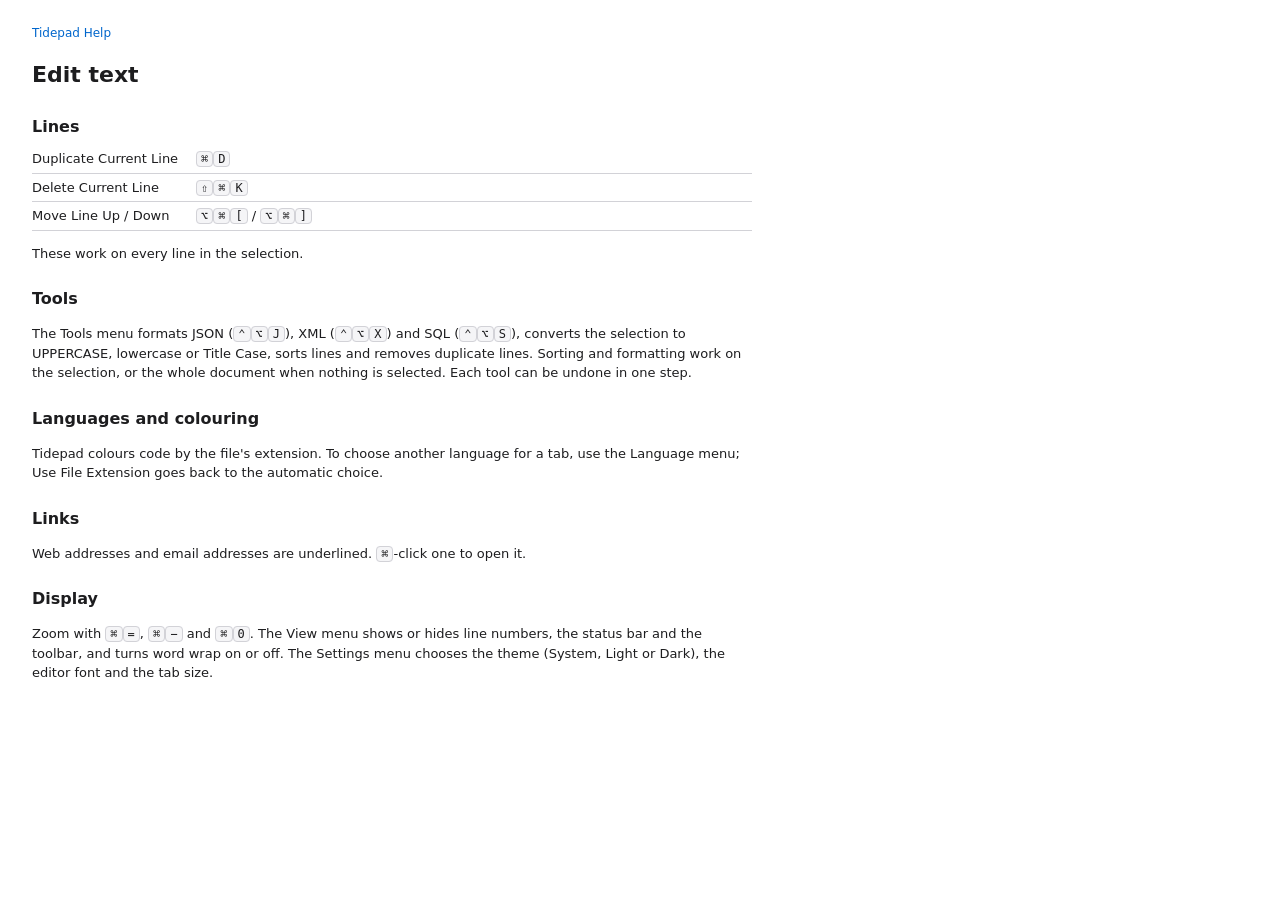
==== Tidepad/Tidepad.help/Contents/Resources/en.lproj/editing.html @ 980b91e9 "Add Help, terminal VoiceOver, printing and Notepad++ toolbar and tab bar buttons - Tidepad Help: an " ====
<!DOCTYPE html>
<html lang="en">
<head>
<meta charset="utf-8">
<meta name="description" content="Line tools, formatting, case, sorting, languages, links and display settings.">
<title>Edit text</title>
<link rel="stylesheet" href="style.css">
</head>
<body>
<a name="editing"></a>
<nav><a href="index.html">Tidepad Help</a></nav>
<h1>Edit text</h1>
<h2>Lines</h2>
<table>
<tr><td>Duplicate Current Line</td><td><kbd>⌘</kbd><kbd>D</kbd></td></tr>
<tr><td>Delete Current Line</td><td><kbd>⇧</kbd><kbd>⌘</kbd><kbd>K</kbd></td></tr>
<tr><td>Move Line Up / Down</td><td><kbd>⌥</kbd><kbd>⌘</kbd><kbd>[</kbd> / <kbd>⌥</kbd><kbd>⌘</kbd><kbd>]</kbd></td></tr>
</table>
<p>These work on every line in the selection.</p>
<h2>Tools</h2>
<p>The Tools menu formats JSON (<kbd>⌃</kbd><kbd>⌥</kbd><kbd>J</kbd>), XML (<kbd>⌃</kbd><kbd>⌥</kbd><kbd>X</kbd>) and SQL (<kbd>⌃</kbd><kbd>⌥</kbd><kbd>S</kbd>), converts the selection to UPPERCASE, lowercase or Title Case, sorts lines and removes duplicate lines. Sorting and formatting work on the selection, or the whole document when nothing is selected. Each tool can be undone in one step.</p>
<h2>Languages and colouring</h2>
<p>Tidepad colours code by the file's extension. To choose another language for a tab, use the Language menu; Use File Extension goes back to the automatic choice.</p>
<h2>Links</h2>
<p>Web addresses and email addresses are underlined. <kbd>⌘</kbd>-click one to open it.</p>
<h2>Display</h2>
<p>Zoom with <kbd>⌘</kbd><kbd>=</kbd>, <kbd>⌘</kbd><kbd>−</kbd> and <kbd>⌘</kbd><kbd>0</kbd>. The View menu shows or hides line numbers, the status bar and the toolbar, and turns word wrap on or off. The Settings menu chooses the theme (System, Light or Dark), the editor font and the tab size.</p>
</body>
</html>
---- Tidepad/Tidepad.help/Contents/Resources/en.lproj/style.css ----
:root { color-scheme: light dark; --text: #1d1d1f; --muted: #6e6e73; --line: #d2d2d7; --key-bg: #f5f5f7; --link: #0066cc; }
@media (prefers-color-scheme: dark) { :root { --text: #f5f5f7; --muted: #a1a1a6; --line: #424245; --key-bg: #2c2c2e; --link: #2997ff; } }
body { font: 13px/1.5 -apple-system, system-ui, sans-serif; color: var(--text); margin: 24px 32px; max-width: 720px; }
h1 { font-size: 22px; margin: 0 0 4px; }
h2 { font-size: 16px; margin: 24px 0 6px; }
p.lead { color: var(--muted); margin-top: 0; }
a { color: var(--link); text-decoration: none; }
a:hover { text-decoration: underline; }
ul.topics { list-style: none; padding: 0; }
ul.topics li { padding: 8px 0; border-bottom: 1px solid var(--line); }
ul.topics span { display: block; color: var(--muted); }
kbd { font: 12px ui-monospace, Menlo, monospace; background: var(--key-bg); border: 1px solid var(--line); border-radius: 4px; padding: 0 4px; }
code { font: 12px ui-monospace, Menlo, monospace; }
table { border-collapse: collapse; width: 100%; }
td { padding: 4px 8px 4px 0; border-bottom: 1px solid var(--line); vertical-align: top; }
td:first-child { white-space: nowrap; width: 12em; }
nav { margin-bottom: 16px; font-size: 12px; }
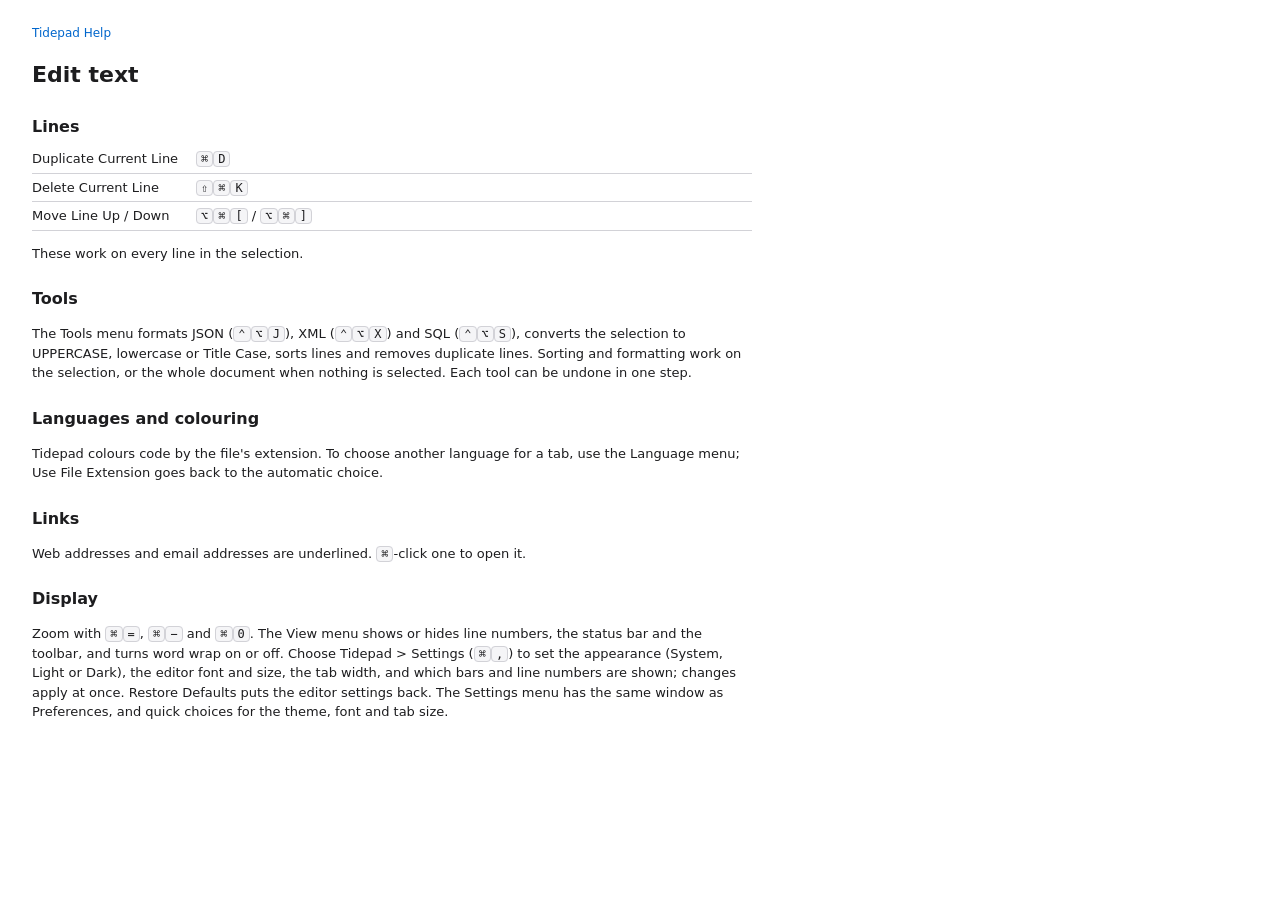
==== commit 38b57ed4: "Add the Preferences window Tidepad > Settings (Cmd-,) opens a SwiftUI Settings scene, the standard M" ====
--- a/Tidepad/Tidepad.help/Contents/Resources/en.lproj/editing.html
+++ b/Tidepad/Tidepad.help/Contents/Resources/en.lproj/editing.html
@@ -24,6 +24,6 @@
 <h2>Links</h2>
 <p>Web addresses and email addresses are underlined. <kbd>⌘</kbd>-click one to open it.</p>
 <h2>Display</h2>
-<p>Zoom with <kbd>⌘</kbd><kbd>=</kbd>, <kbd>⌘</kbd><kbd>−</kbd> and <kbd>⌘</kbd><kbd>0</kbd>. The View menu shows or hides line numbers, the status bar and the toolbar, and turns word wrap on or off. The Settings menu chooses the theme (System, Light or Dark), the editor font and the tab size.</p>
+<p>Zoom with <kbd>⌘</kbd><kbd>=</kbd>, <kbd>⌘</kbd><kbd>−</kbd> and <kbd>⌘</kbd><kbd>0</kbd>. The View menu shows or hides line numbers, the status bar and the toolbar, and turns word wrap on or off. Choose Tidepad &gt; Settings (<kbd>⌘</kbd><kbd>,</kbd>) to set the appearance (System, Light or Dark), the editor font and size, the tab width, and which bars and line numbers are shown; changes apply at once. Restore Defaults puts the editor settings back. The Settings menu has the same window as Preferences, and quick choices for the theme, font and tab size.</p>
 </body>
 </html>
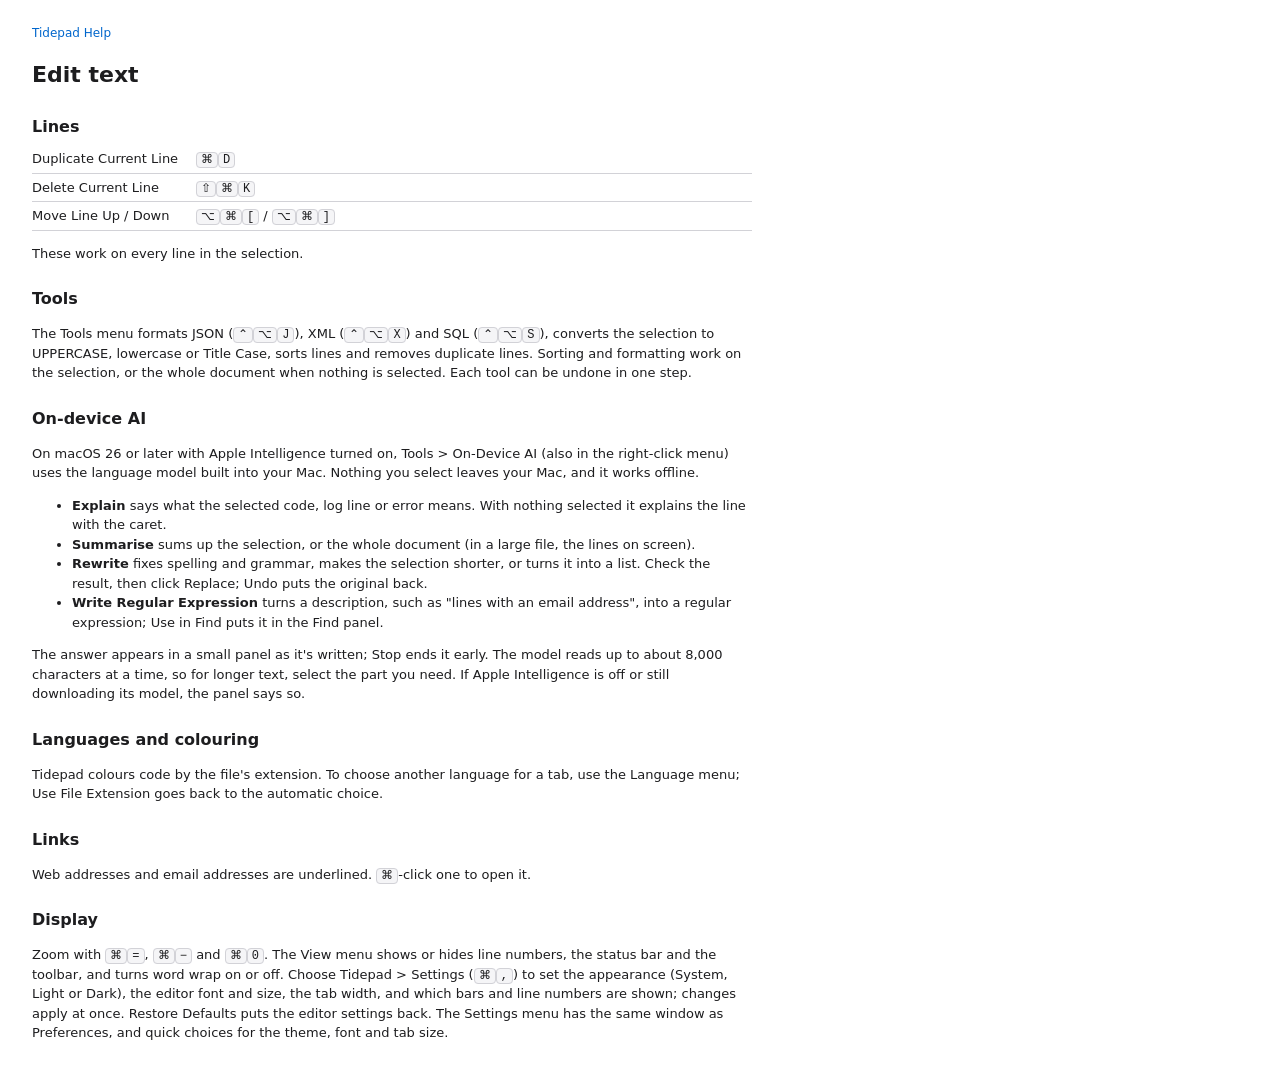
==== commit a130ea47: "On-device AI: Explain, Summarise, Rewrite, Write Regular Expression; Rule no. 2 Tools ▸ On-Device AI" ====
--- a/Tidepad/Tidepad.help/Contents/Resources/en.lproj/editing.html
+++ b/Tidepad/Tidepad.help/Contents/Resources/en.lproj/editing.html
@@ -19,6 +19,15 @@
 <p>These work on every line in the selection.</p>
 <h2>Tools</h2>
 <p>The Tools menu formats JSON (<kbd>⌃</kbd><kbd>⌥</kbd><kbd>J</kbd>), XML (<kbd>⌃</kbd><kbd>⌥</kbd><kbd>X</kbd>) and SQL (<kbd>⌃</kbd><kbd>⌥</kbd><kbd>S</kbd>), converts the selection to UPPERCASE, lowercase or Title Case, sorts lines and removes duplicate lines. Sorting and formatting work on the selection, or the whole document when nothing is selected. Each tool can be undone in one step.</p>
+<h2>On-device AI</h2>
+<p>On macOS 26 or later with Apple Intelligence turned on, Tools &gt; On-Device AI (also in the right-click menu) uses the language model built into your Mac. Nothing you select leaves your Mac, and it works offline.</p>
+<ul>
+<li><strong>Explain</strong> says what the selected code, log line or error means. With nothing selected it explains the line with the caret.</li>
+<li><strong>Summarise</strong> sums up the selection, or the whole document (in a large file, the lines on screen).</li>
+<li><strong>Rewrite</strong> fixes spelling and grammar, makes the selection shorter, or turns it into a list. Check the result, then click Replace; Undo puts the original back.</li>
+<li><strong>Write Regular Expression</strong> turns a description, such as "lines with an email address", into a regular expression; Use in Find puts it in the Find panel.</li>
+</ul>
+<p>The answer appears in a small panel as it's written; Stop ends it early. The model reads up to about 8,000 characters at a time, so for longer text, select the part you need. If Apple Intelligence is off or still downloading its model, the panel says so.</p>
 <h2>Languages and colouring</h2>
 <p>Tidepad colours code by the file's extension. To choose another language for a tab, use the Language menu; Use File Extension goes back to the automatic choice.</p>
 <h2>Links</h2>
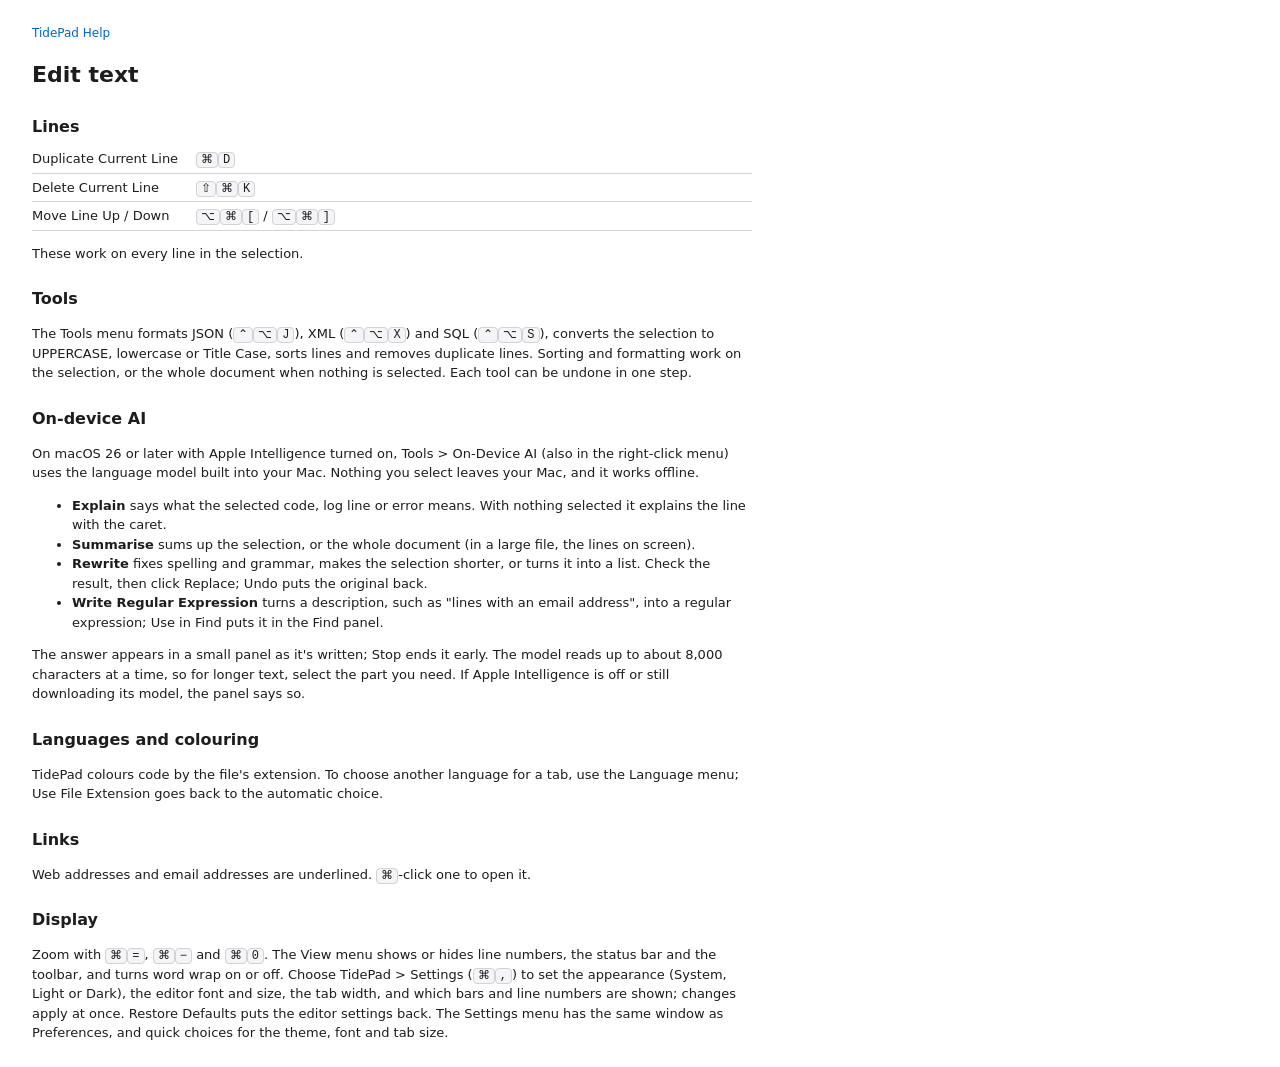
==== commit 79ea81d0: "Remove Claude Code; new About window; the product is called TidePad - Claude Code integration remove" ====
--- a/Tidepad/Tidepad.help/Contents/Resources/en.lproj/editing.html
+++ b/Tidepad/Tidepad.help/Contents/Resources/en.lproj/editing.html
@@ -8,7 +8,7 @@
 </head>
 <body>
 <a name="editing"></a>
-<nav><a href="index.html">Tidepad Help</a></nav>
+<nav><a href="index.html">TidePad Help</a></nav>
 <h1>Edit text</h1>
 <h2>Lines</h2>
 <table>
@@ -29,10 +29,10 @@
 </ul>
 <p>The answer appears in a small panel as it's written; Stop ends it early. The model reads up to about 8,000 characters at a time, so for longer text, select the part you need. If Apple Intelligence is off or still downloading its model, the panel says so.</p>
 <h2>Languages and colouring</h2>
-<p>Tidepad colours code by the file's extension. To choose another language for a tab, use the Language menu; Use File Extension goes back to the automatic choice.</p>
+<p>TidePad colours code by the file's extension. To choose another language for a tab, use the Language menu; Use File Extension goes back to the automatic choice.</p>
 <h2>Links</h2>
 <p>Web addresses and email addresses are underlined. <kbd>⌘</kbd>-click one to open it.</p>
 <h2>Display</h2>
-<p>Zoom with <kbd>⌘</kbd><kbd>=</kbd>, <kbd>⌘</kbd><kbd>−</kbd> and <kbd>⌘</kbd><kbd>0</kbd>. The View menu shows or hides line numbers, the status bar and the toolbar, and turns word wrap on or off. Choose Tidepad &gt; Settings (<kbd>⌘</kbd><kbd>,</kbd>) to set the appearance (System, Light or Dark), the editor font and size, the tab width, and which bars and line numbers are shown; changes apply at once. Restore Defaults puts the editor settings back. The Settings menu has the same window as Preferences, and quick choices for the theme, font and tab size.</p>
+<p>Zoom with <kbd>⌘</kbd><kbd>=</kbd>, <kbd>⌘</kbd><kbd>−</kbd> and <kbd>⌘</kbd><kbd>0</kbd>. The View menu shows or hides line numbers, the status bar and the toolbar, and turns word wrap on or off. Choose TidePad &gt; Settings (<kbd>⌘</kbd><kbd>,</kbd>) to set the appearance (System, Light or Dark), the editor font and size, the tab width, and which bars and line numbers are shown; changes apply at once. Restore Defaults puts the editor settings back. The Settings menu has the same window as Preferences, and quick choices for the theme, font and tab size.</p>
 </body>
 </html>
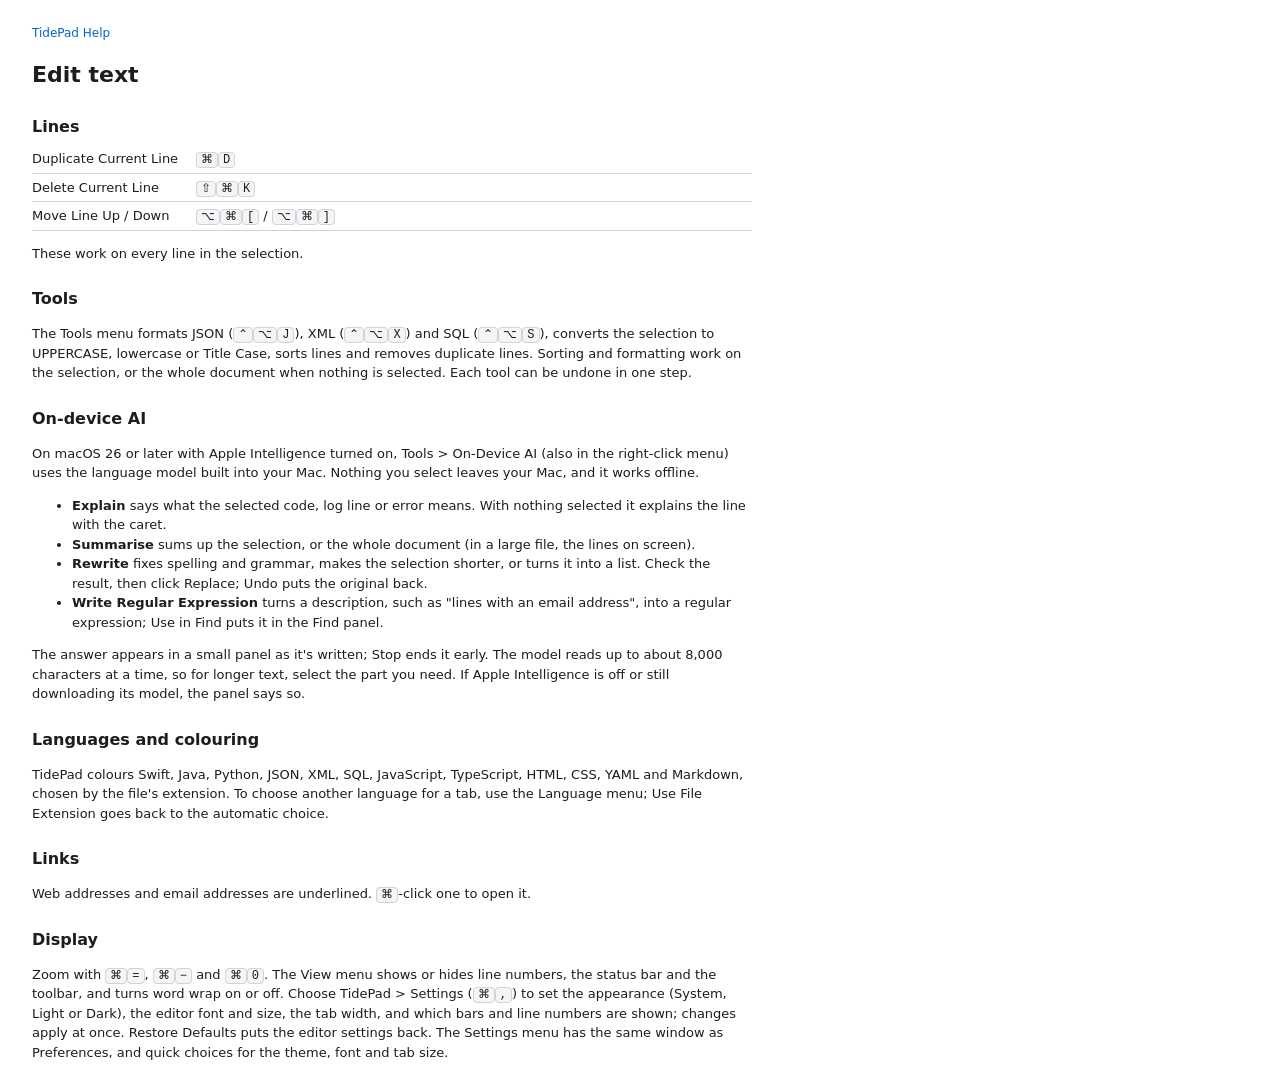
==== commit 6b0cfeaa: "Python support; Language menu grouped by letter, as in Notepad++ - Python: .py/.pyw/.pyi, keywords (" ====
--- a/Tidepad/Tidepad.help/Contents/Resources/en.lproj/editing.html
+++ b/Tidepad/Tidepad.help/Contents/Resources/en.lproj/editing.html
@@ -29,7 +29,7 @@
 </ul>
 <p>The answer appears in a small panel as it's written; Stop ends it early. The model reads up to about 8,000 characters at a time, so for longer text, select the part you need. If Apple Intelligence is off or still downloading its model, the panel says so.</p>
 <h2>Languages and colouring</h2>
-<p>TidePad colours code by the file's extension. To choose another language for a tab, use the Language menu; Use File Extension goes back to the automatic choice.</p>
+<p>TidePad colours Swift, Java, Python, JSON, XML, SQL, JavaScript, TypeScript, HTML, CSS, YAML and Markdown, chosen by the file's extension. To choose another language for a tab, use the Language menu; Use File Extension goes back to the automatic choice.</p>
 <h2>Links</h2>
 <p>Web addresses and email addresses are underlined. <kbd>⌘</kbd>-click one to open it.</p>
 <h2>Display</h2>
